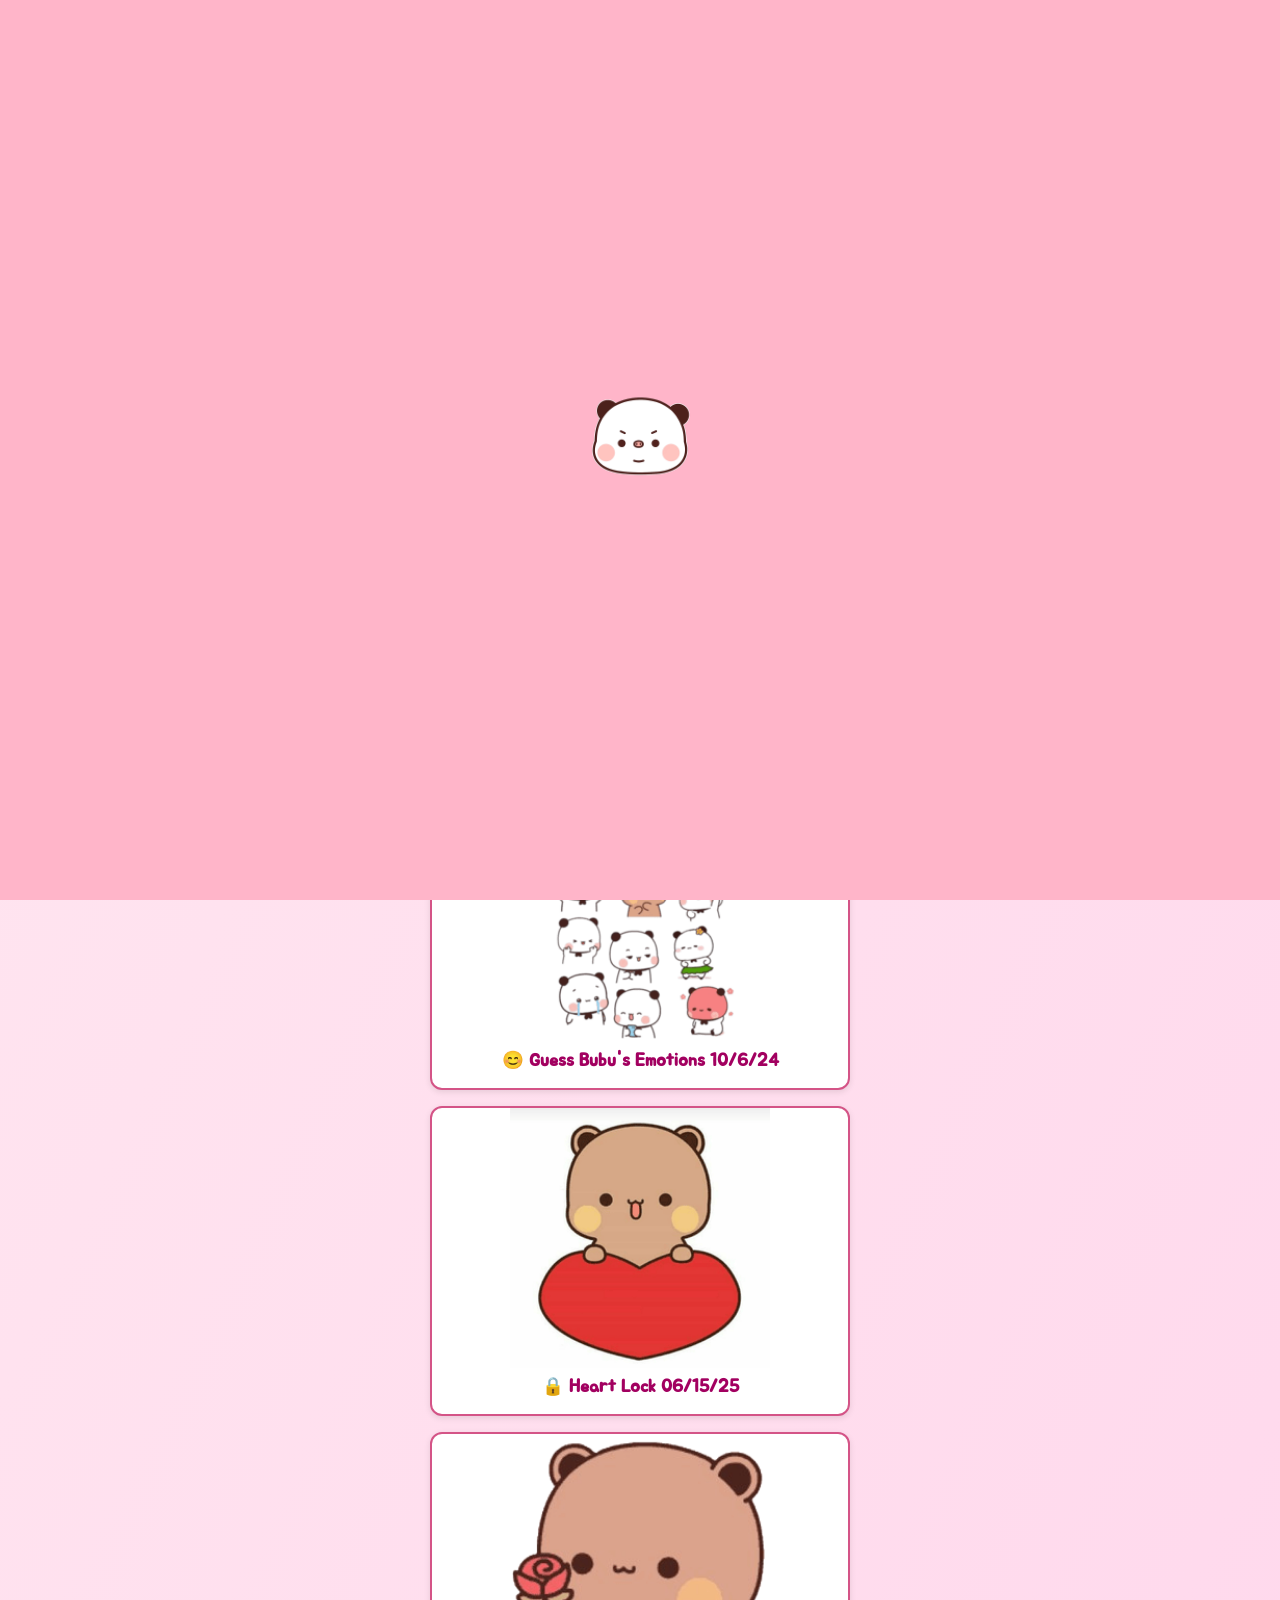
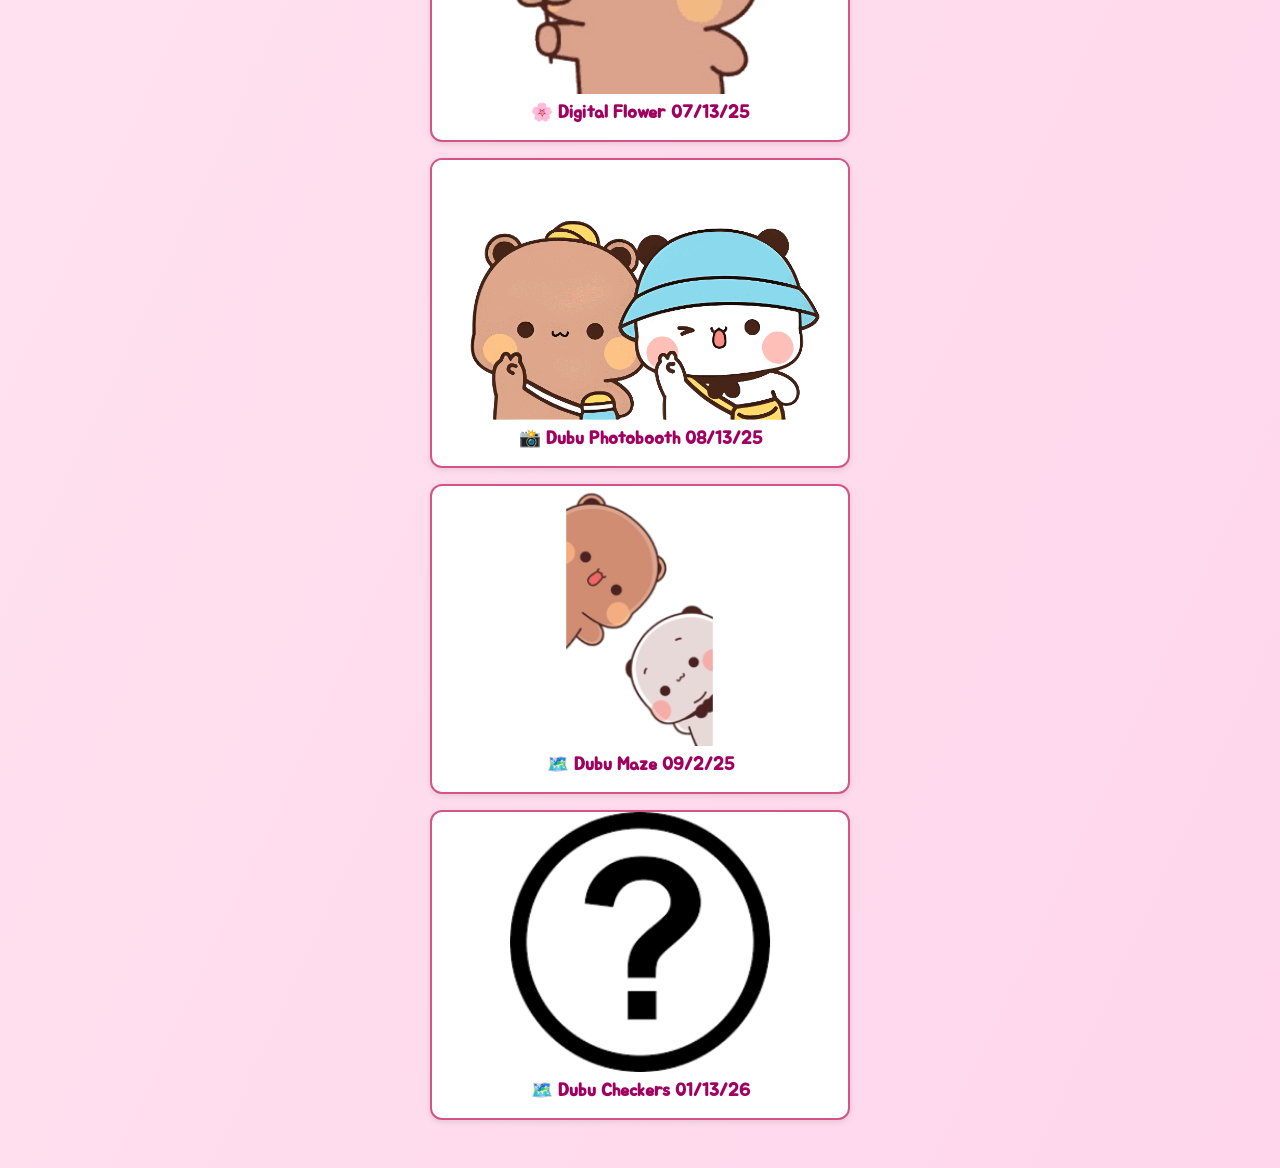
==== index.html @ 64f10116 "initial commit" ====
<!DOCTYPE html>
<html lang="en">
<head>
  <meta charset="UTF-8" />
  <meta name="viewport" content="width=device-width, initial-scale=1.0, maximum-scale=1.0, user-scalable=no" />
  <meta name="theme-color" content="#f78da7">
  <meta name="apple-mobile-web-app-status-bar-style" content="black-translucent">
  <meta name="apple-mobile-web-app-capable" content="yes">
  <title>LalaHub</title>
  <link rel="stylesheet" href="style.css" />
  <link rel="manifest" href="manifest.json" />
  <link rel="icon" sizes="192x192" href="icon-192.png" />
  <link rel="icon" sizes="512x512" href="icon-512.png" />
  <link rel="apple-touch-icon" sizes="180x180" href="icon-180.png" />
  <link href="https://fonts.googleapis.com/css2?family=Jua&display=swap" rel="stylesheet" />
  <link href="https://fonts.googleapis.com/css2?family=Material+Symbols+Outlined" rel="stylesheet" />
</head>
<body oncontextmenu="return false">
  <audio id="bg-music" loop preload="auto">
    <source src="music.mp3" type="audio/mpeg" />
  </audio>
  <span id="force-update" class="material-symbols-outlined update-icon">update</span>
  <h1><span class="material-symbols-outlined">joystick</span>Welcome to LalaHub</h1>
  <div class="game-container">
    <div class="game-card"><a href="Be_My_Valentine/index.html"><img src="Hub_Images/Be_My_Valentine.png" alt="Be My Valentine" /><p>❤️ Be My Valentine 02/11/24</p></a></div>
    <div class="game-card"><a href="Dubu_Memory_Match/index.html"><img src="Hub_Images/Dubu_Memory_Match.png" alt="Dubu Memory Match" /><p>🧠 Dubu Memory Match 09/17/24</p></a></div>
    <div class="game-card"><a href="Guess_Bubus_Emotions/index.html"><img src="Hub_Images/Guess_Bubus_Emotions.png" alt="Guess Bubu's Emotions" /><p>😊 Guess Bubu's Emotions 10/6/24</p></a></div>
    <div class="game-card"><a href="Heart_Lock/index.html"><img src="Hub_Images/Heart_Lock.png" alt="Heart Lock" /><p>🔒 Heart Lock 06/15/25</p></a></div>
    <div class="game-card"><a href="Digital_Flower/index.html"><img src="Hub_Images/Digital_Flower.png" alt="Digital Flower" /><p>🌸 Digital Flower 07/13/25</p></a></div>
    <div class="game-card"><a href="Dubu_Photobooth/index.html"><img src="Hub_Images/Dubu_Photobooth.png" alt="Dubu Photobooth" /><p>📸 Dubu Photobooth 08/13/25</p></a></div>
    <div class="game-card"><a href="Dubu_Maze/index.html"><img src="Hub_Images/Dubu_Maze.png" alt="Dubu Maze" /><p>🗺️ Dubu Maze 09/2/25</p></a></div>
    <div class="game-card"><a href="Dubu_4Anniversary/index.html"><img src="Hub_Images/questionmark.png" alt="Dubu Checkers" /><p>🗺️ Dubu Checkers 01/13/26</p></a></div>
  </div>
  <script src="script.js"></script>
  <script>
    if ('serviceWorker' in navigator) {
      navigator.serviceWorker.register('service-worker.js');
    }
  </script>
</body>
</html>
---- style.css ----
* {
  margin: 0;
  padding: 0;
  box-sizing: border-box;
  -webkit-user-select: none;
  -moz-user-select: none;
  -ms-user-select: none;
  user-select: none;
  touch-action: manipulation;
}
body {
  font-family: 'Jua', sans-serif;
  background: linear-gradient(to bottom right, #ffe6f0, #ffd6ec);
  padding: 1rem;
  overflow-x: hidden;
}
.material-symbols-outlined {
  font-size: 42px !important;
  font-variation-settings: 'FILL' 0, 'wght' 400, 'GRAD' 0, 'opsz' 48;
  vertical-align: middle;
  margin-right: 8px;
  margin-bottom: 8px;
}
h1 {
  margin-bottom: 1rem;
  font-size: 1.5rem;
  color: #a20060;
  text-align: center;
  text-shadow: 1px 1px 2px rgba(255, 105, 180, 0.4);
  animation: popFade 1s ease-out;
}
@keyframes popFade {
  0% {opacity: 0; transform: scale(0.8);}
  100% {opacity: 1; transform: scale(1);}
}
.game-container {
  display: flex;
  flex-direction: column;
  gap: 1rem;
  max-width: 420px;
  margin: 0 auto;
  padding-bottom: 2rem;
}
.game-card {
  background: #fff;
  border: 2px solid #D45487;
  border-radius: 12px;
  box-shadow: 0 2px 6px rgba(0, 0, 0, 0.1);
  overflow: hidden;
  text-align: center;
  transition: transform 0.2s ease;
}
.game-card:hover {
  transform: scale(1.02);
}
.game-card img {
  width: 100%;
  height: auto;
  display: block;
  pointer-events: none;
}
.game-card p {
  margin: 0.5rem 0 1rem;
  font-size: 1.1rem;
  font-weight: bold;
  color: #a20060;
}
a {
  text-decoration: none;
  color: inherit;
  display: block;
}
.game-card {
  opacity: 0;
  transform: translateY(20px);
  animation: fadeInUp 0.6s ease forwards;
}
.game-card:nth-child(1) { animation-delay: 0.1s; }
.game-card:nth-child(2) { animation-delay: 0.2s; }
.game-card:nth-child(3) { animation-delay: 0.3s; }
.game-card:nth-child(4) { animation-delay: 0.4s; }
.game-card:nth-child(5) { animation-delay: 0.5s; }
@keyframes fadeInUp {
  to {opacity: 1; transform: translateY(0);}
}
.update-icon {
  display: block;
  margin-bottom: 1rem;
  font-size: 24px !important;
  color: #a20060;
  cursor: pointer;
  background: #ffe6f0;
  border: 2px solid #a20060;
  border-radius: 50%;
  width: 30px;
  height: 30px;
  line-height: 30px;
  text-align: center;
  box-shadow: 0 2px 4px rgba(0, 0, 0, 0.2);
  transition: background 0.2s, transform 0.2s;
}
.update-icon:hover {
  transform: scale(1.1);
}
.bounce {
  animation: bounceClick 0.3s ease;
}
@keyframes shrinkThenBounceSize {
  0% {transform: scale(1);}
  20% {transform: scale(0.85);}
  40% {transform: scale(0.65);}
  60% {transform: scale(0.5);}
  100% {transform: scale(1);}
}
@keyframes bounceClick {
  0% {transform: scale(1);}
  50% {transform: scale(1.05);}
  100% {transform: scale(1);}
}
#loading-icon {
  width: 120px;
  height: 120px;
}
.bounce {
  animation: bounceClick 1s infinite ease-in-out;
}
.tap-text {
  opacity: 0;
  animation: tapFadeIn 0.8s ease forwards;
  animation-delay: 0s;
}
.tap-text.loop {
  animation: tapFadeLoop 1.2s ease-in-out infinite;
}
@keyframes tapFadeLoop {
  0%, 100% {opacity: 1;}
  50% {opacity: 0.2;}
}
@keyframes tapFadeIn {
  0% {opacity: 0; transform: translateY(10px);}
  100% {opacity: 1; transform: translateY(0);}
}
#loading-screen.exit {
  animation: loaderExitUp 0.6s ease forwards;
}
@keyframes loaderExitUp {
  0% {transform: translateY(0);}
  100% {transform: translateY(-100%);}
}
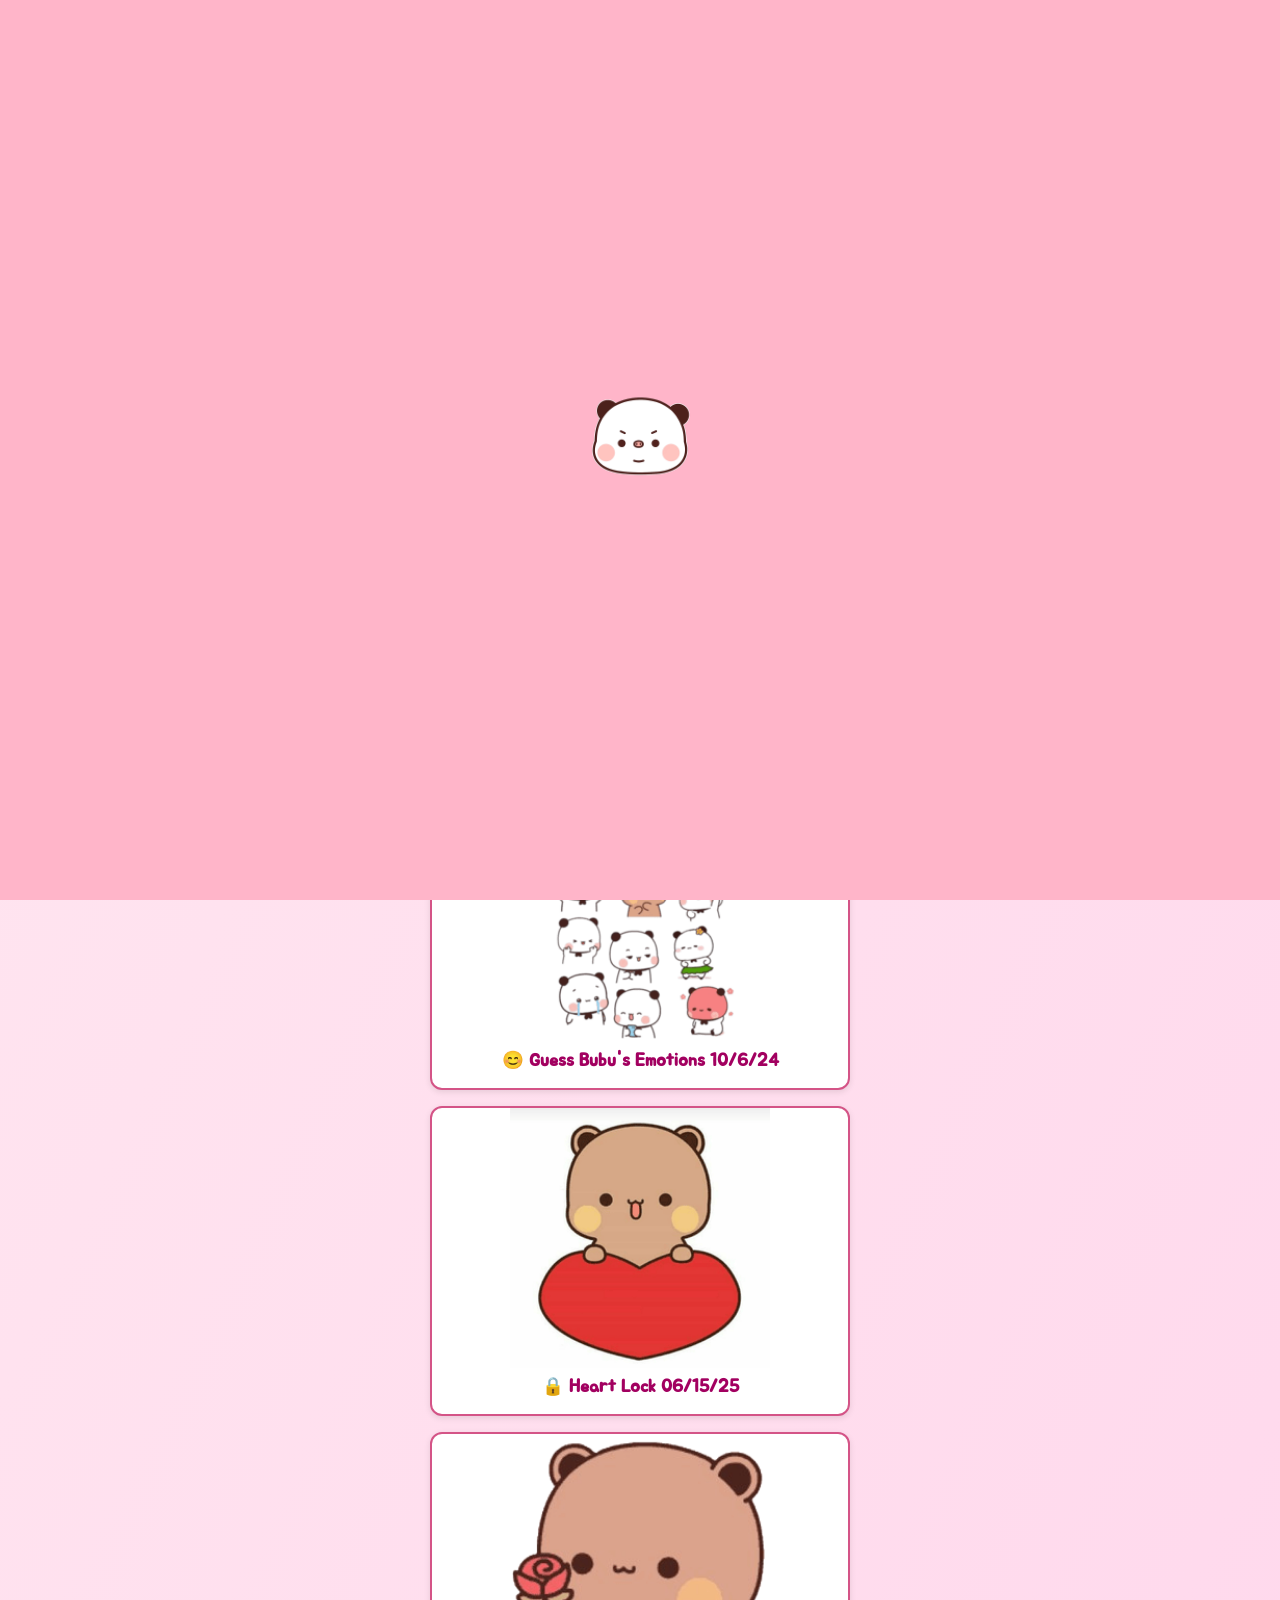
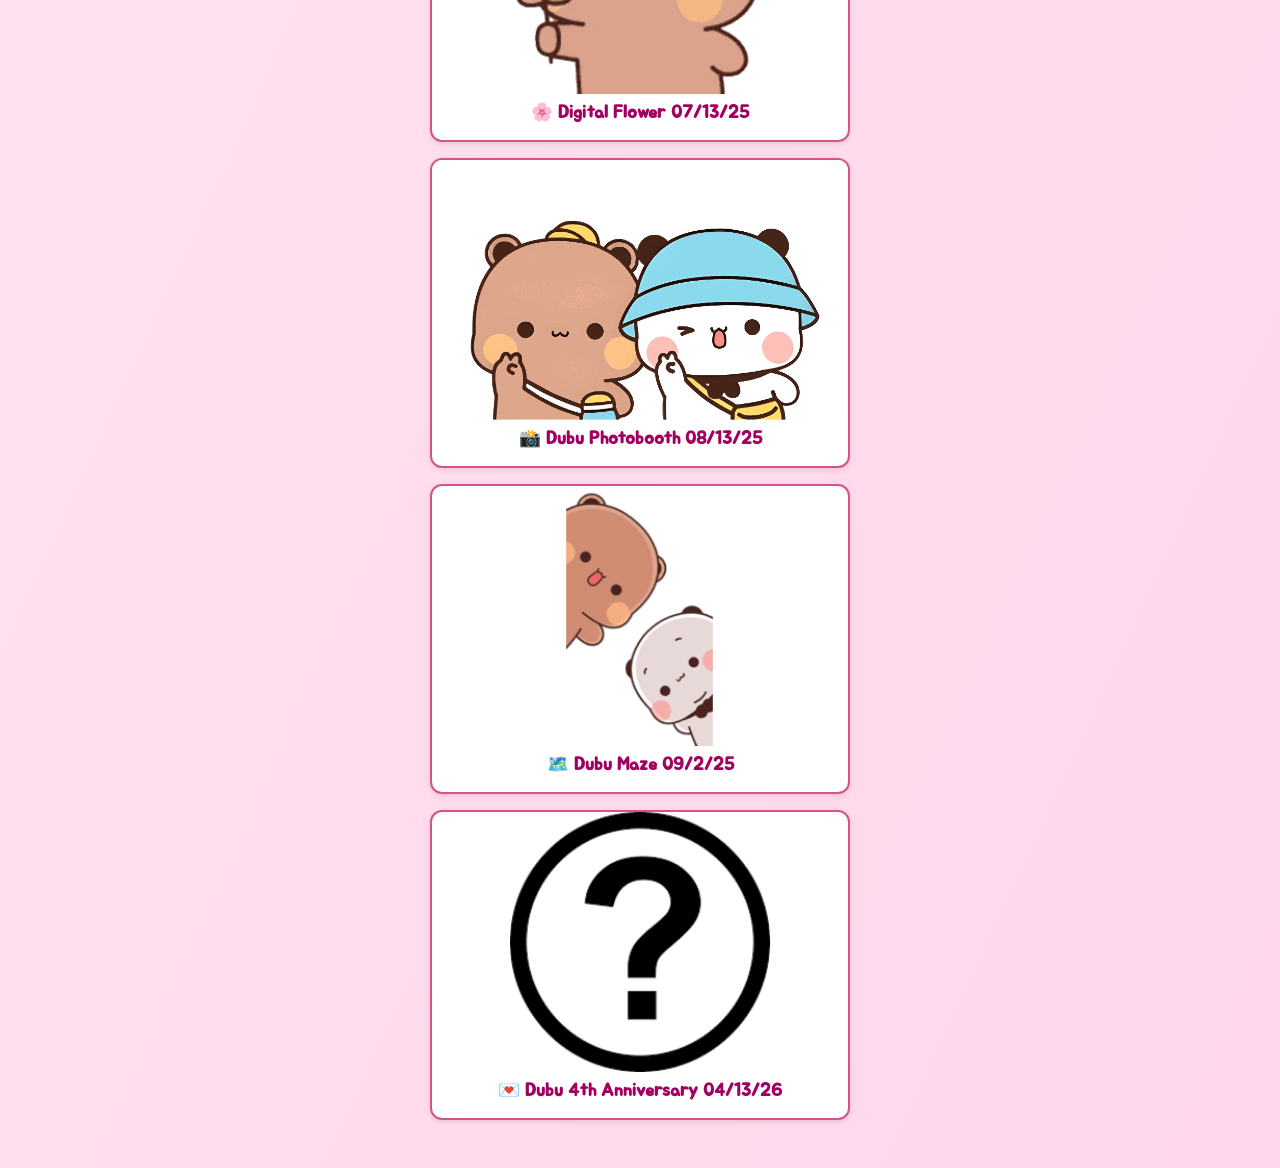
==== commit a2788398: "finished" ====
--- a/index.html
+++ b/index.html
@@ -29,7 +29,7 @@
     <div class="game-card"><a href="Digital_Flower/index.html"><img src="Hub_Images/Digital_Flower.png" alt="Digital Flower" /><p>🌸 Digital Flower 07/13/25</p></a></div>
     <div class="game-card"><a href="Dubu_Photobooth/index.html"><img src="Hub_Images/Dubu_Photobooth.png" alt="Dubu Photobooth" /><p>📸 Dubu Photobooth 08/13/25</p></a></div>
     <div class="game-card"><a href="Dubu_Maze/index.html"><img src="Hub_Images/Dubu_Maze.png" alt="Dubu Maze" /><p>🗺️ Dubu Maze 09/2/25</p></a></div>
-    <div class="game-card"><a href="Dubu_4Anniversary/index.html"><img src="Hub_Images/questionmark.png" alt="Dubu Checkers" /><p>🗺️ Dubu Checkers 01/13/26</p></a></div>
+    <div class="game-card"><a href="Dubu_4Anniversary/index.html"><img src="Hub_Images/questionmark.png" alt="Dubu 4Anniversary" /><p>💌 Dubu 4th Anniversary 04/13/26</p></a></div>
   </div>
   <script src="script.js"></script>
   <script>
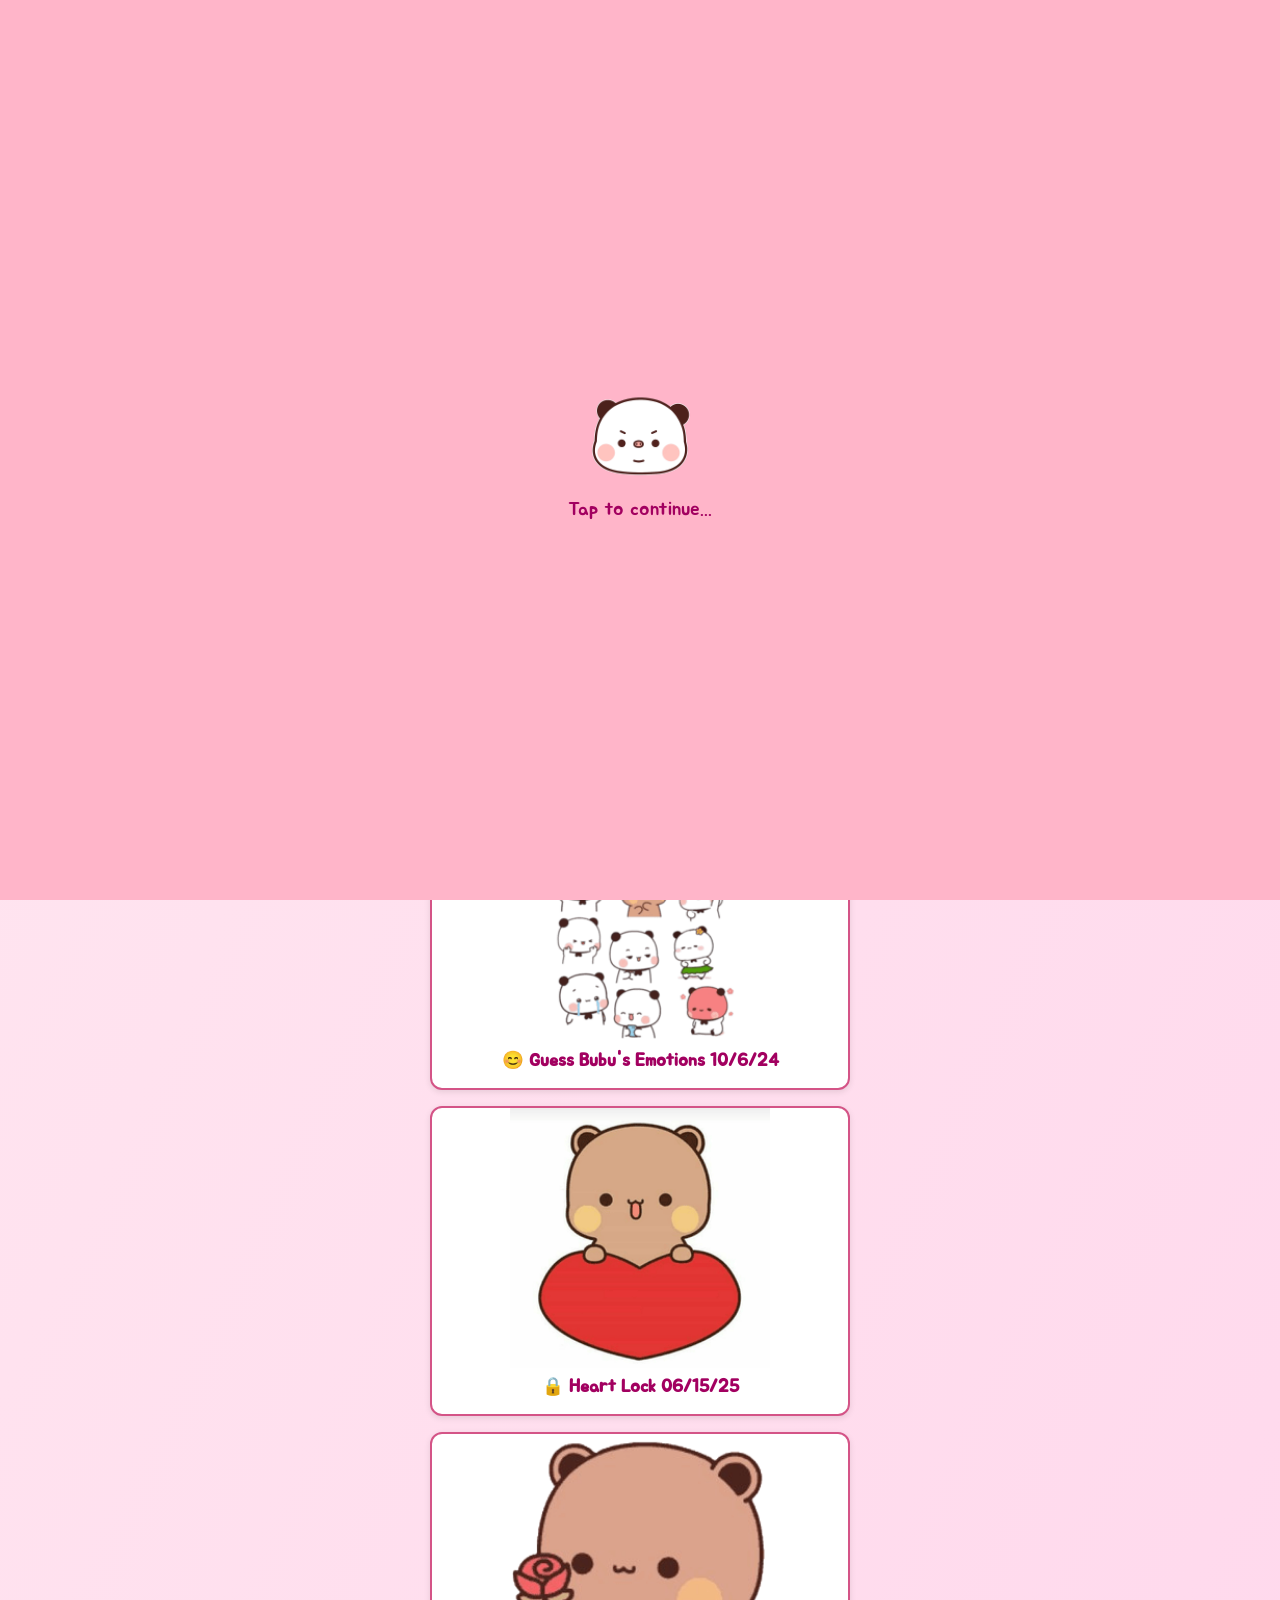
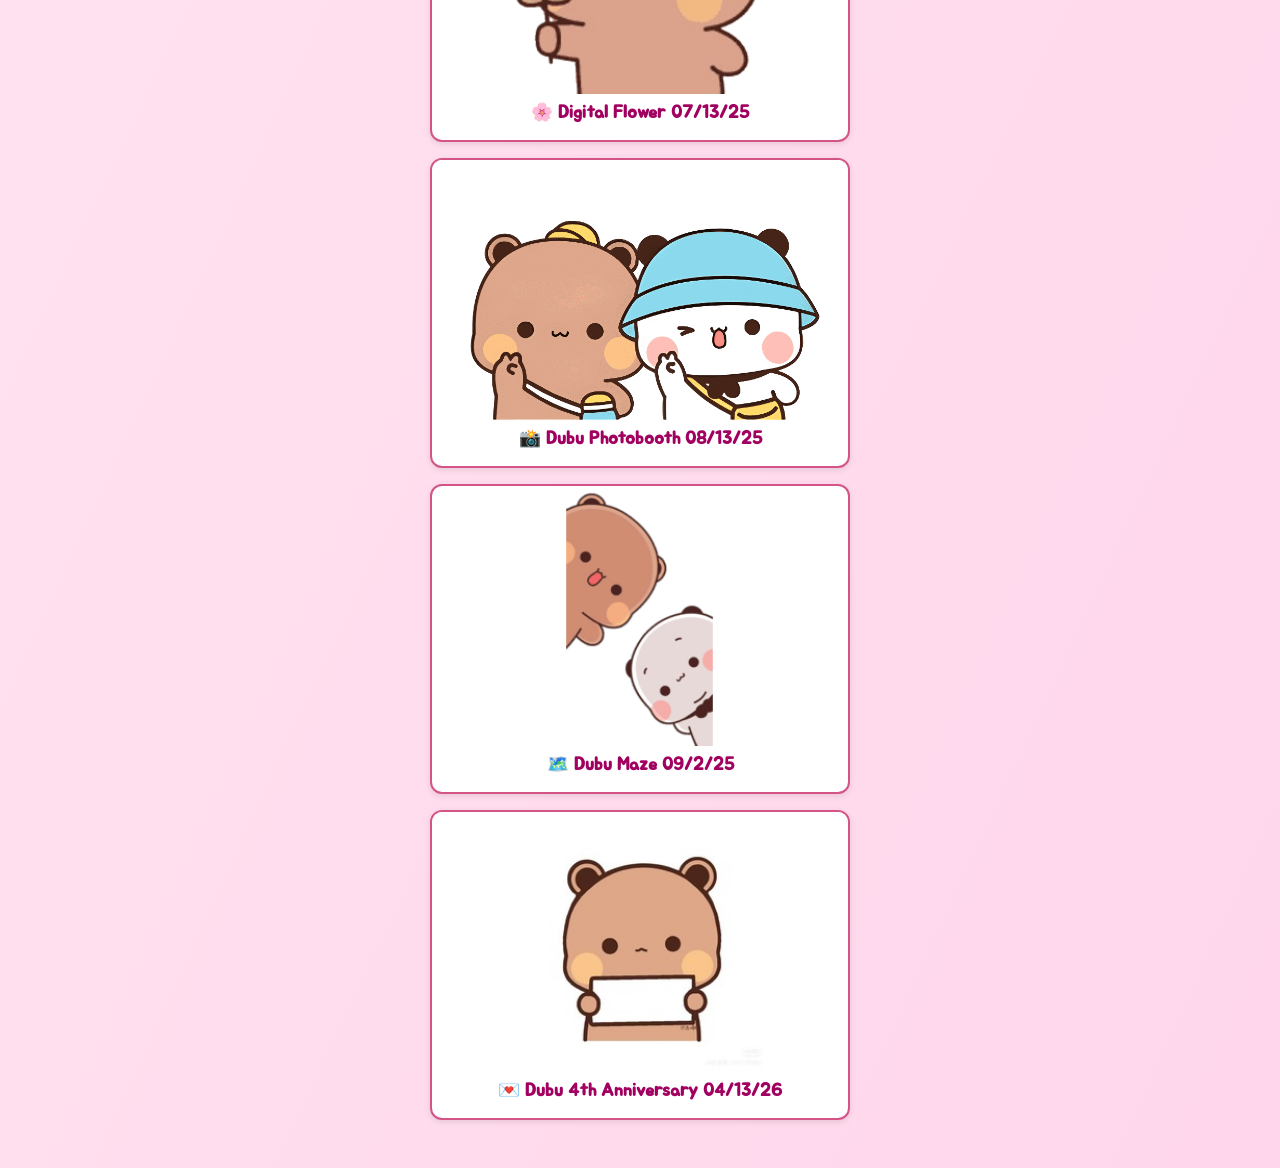
==== commit c7ef2ce1: "sheeshhh" ====
--- a/index.html
+++ b/index.html
@@ -29,7 +29,7 @@
     <div class="game-card"><a href="Digital_Flower/index.html"><img src="Hub_Images/Digital_Flower.png" alt="Digital Flower" /><p>🌸 Digital Flower 07/13/25</p></a></div>
     <div class="game-card"><a href="Dubu_Photobooth/index.html"><img src="Hub_Images/Dubu_Photobooth.png" alt="Dubu Photobooth" /><p>📸 Dubu Photobooth 08/13/25</p></a></div>
     <div class="game-card"><a href="Dubu_Maze/index.html"><img src="Hub_Images/Dubu_Maze.png" alt="Dubu Maze" /><p>🗺️ Dubu Maze 09/2/25</p></a></div>
-    <div class="game-card"><a href="Dubu_4Anniversary/index.html"><img src="Hub_Images/questionmark.png" alt="Dubu 4Anniversary" /><p>💌 Dubu 4th Anniversary 04/13/26</p></a></div>
+    <div class="game-card"><a href="Dubu_4Anniversary/index.html"><img src="Hub_Images/Dubu_4Anniversary.jpg" alt="Dubu 4Anniversary" /><p>💌 Dubu 4th Anniversary 04/13/26</p></a></div>
   </div>
   <script src="script.js"></script>
   <script>
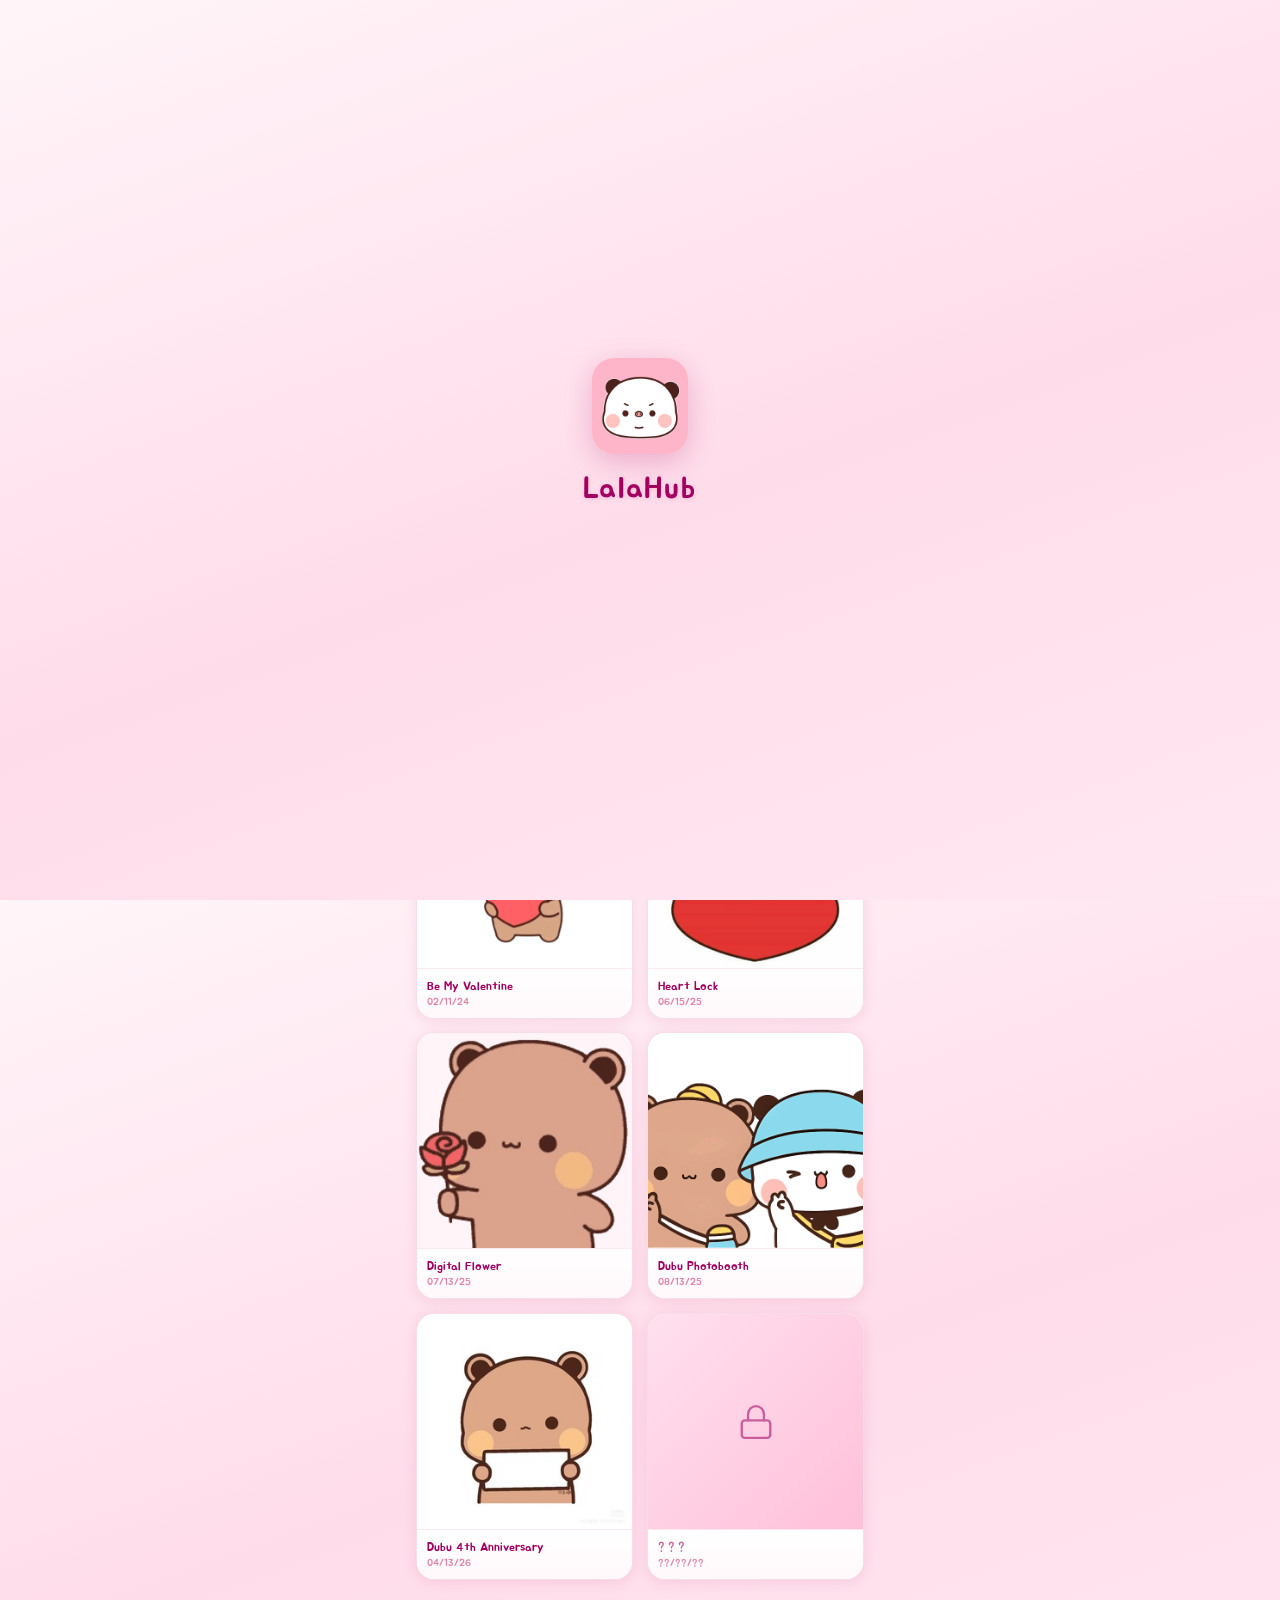
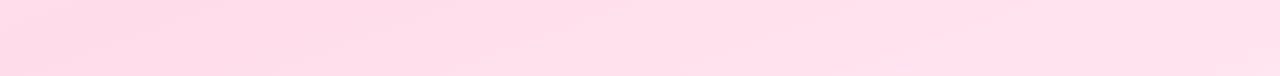
==== commit 57461889: "nyehehe" ====
--- a/index.html
+++ b/index.html
@@ -2,35 +2,181 @@
 <html lang="en">
 <head>
   <meta charset="UTF-8" />
-  <meta name="viewport" content="width=device-width, initial-scale=1.0, maximum-scale=1.0, user-scalable=no" />
+  <meta name="viewport" content="width=device-width, initial-scale=1.0, maximum-scale=1.0, user-scalable=no, viewport-fit=cover" />
   <meta name="theme-color" content="#f78da7">
+  <meta name="apple-mobile-web-app-capable" content="yes">
   <meta name="apple-mobile-web-app-status-bar-style" content="black-translucent">
-  <meta name="apple-mobile-web-app-capable" content="yes">
+  <meta name="apple-mobile-web-app-title" content="LalaHub">
   <title>LalaHub</title>
   <link rel="stylesheet" href="style.css" />
   <link rel="manifest" href="manifest.json" />
   <link rel="icon" sizes="192x192" href="icon-192.png" />
   <link rel="icon" sizes="512x512" href="icon-512.png" />
   <link rel="apple-touch-icon" sizes="180x180" href="icon-180.png" />
-  <link href="https://fonts.googleapis.com/css2?family=Jua&display=swap" rel="stylesheet" />
-  <link href="https://fonts.googleapis.com/css2?family=Material+Symbols+Outlined" rel="stylesheet" />
 </head>
-<body oncontextmenu="return false">
+<body>
   <audio id="bg-music" loop preload="auto">
     <source src="music.mp3" type="audio/mpeg" />
   </audio>
-  <span id="force-update" class="material-symbols-outlined update-icon">update</span>
-  <h1><span class="material-symbols-outlined">joystick</span>Welcome to LalaHub</h1>
-  <div class="game-container">
-    <div class="game-card"><a href="Be_My_Valentine/index.html"><img src="Hub_Images/Be_My_Valentine.png" alt="Be My Valentine" /><p>❤️ Be My Valentine 02/11/24</p></a></div>
-    <div class="game-card"><a href="Dubu_Memory_Match/index.html"><img src="Hub_Images/Dubu_Memory_Match.png" alt="Dubu Memory Match" /><p>🧠 Dubu Memory Match 09/17/24</p></a></div>
-    <div class="game-card"><a href="Guess_Bubus_Emotions/index.html"><img src="Hub_Images/Guess_Bubus_Emotions.png" alt="Guess Bubu's Emotions" /><p>😊 Guess Bubu's Emotions 10/6/24</p></a></div>
-    <div class="game-card"><a href="Heart_Lock/index.html"><img src="Hub_Images/Heart_Lock.png" alt="Heart Lock" /><p>🔒 Heart Lock 06/15/25</p></a></div>
-    <div class="game-card"><a href="Digital_Flower/index.html"><img src="Hub_Images/Digital_Flower.png" alt="Digital Flower" /><p>🌸 Digital Flower 07/13/25</p></a></div>
-    <div class="game-card"><a href="Dubu_Photobooth/index.html"><img src="Hub_Images/Dubu_Photobooth.png" alt="Dubu Photobooth" /><p>📸 Dubu Photobooth 08/13/25</p></a></div>
-    <div class="game-card"><a href="Dubu_Maze/index.html"><img src="Hub_Images/Dubu_Maze.png" alt="Dubu Maze" /><p>🗺️ Dubu Maze 09/2/25</p></a></div>
-    <div class="game-card"><a href="Dubu_4Anniversary/index.html"><img src="Hub_Images/Dubu_4Anniversary.jpg" alt="Dubu 4Anniversary" /><p>💌 Dubu 4th Anniversary 04/13/26</p></a></div>
+
+  <header class="app-header">
+    <div class="header-inner">
+      <img src="icon-192.png" alt="LalaHub" class="header-logo" />
+      <h1 class="header-title">LalaHub</h1>
+      <button id="force-update" class="update-icon" aria-label="Force update">
+        <svg xmlns="http://www.w3.org/2000/svg" width="18" height="18" viewBox="0 0 24 24" fill="none" stroke="currentColor" stroke-width="2" stroke-linecap="round" stroke-linejoin="round">
+          <path d="M21 12a9 9 0 1 1-9-9c2.52 0 4.93 1 6.74 2.74L21 8"/>
+          <path d="M21 3v5h-5"/>
+        </svg>
+      </button>
+    </div>
+  </header>
+
+  <div class="deco-bg" aria-hidden="true">
+    <span class="dh dh1">
+      <svg xmlns="http://www.w3.org/2000/svg" viewBox="0 0 24 24" fill="currentColor"><path d="M12 21.35l-1.45-1.32C5.4 15.36 2 12.28 2 8.5 2 5.42 4.42 3 7.5 3c1.74 0 3.41.81 4.5 2.09C13.09 3.81 14.76 3 16.5 3 19.58 3 22 5.42 22 8.5c0 3.78-3.4 6.86-8.55 11.54L12 21.35z"/></svg>
+    </span>
+    <span class="dh dh2">
+      <svg xmlns="http://www.w3.org/2000/svg" viewBox="0 0 24 24" fill="currentColor"><path d="M19 9l1.25-2.75L23 5l-2.75-1.25L19 1l-1.25 2.75L15 5l2.75 1.25L19 9zm-7.5.5L9 4 6.5 9.5 1 12l5.5 2.5L9 20l2.5-5.5L17 12l-5.5-2.5zM19 15l-1.25 2.75L15 19l2.75 1.25L19 23l1.25-2.75L23 19l-2.75-1.25L19 15z"/></svg>
+    </span>
+    <span class="dh dh3">
+      <svg xmlns="http://www.w3.org/2000/svg" viewBox="0 0 24 24" fill="currentColor"><path d="M12 21.35l-1.45-1.32C5.4 15.36 2 12.28 2 8.5 2 5.42 4.42 3 7.5 3c1.74 0 3.41.81 4.5 2.09C13.09 3.81 14.76 3 16.5 3 19.58 3 22 5.42 22 8.5c0 3.78-3.4 6.86-8.55 11.54L12 21.35z"/></svg>
+    </span>
+    <span class="dh dh4">
+      <svg xmlns="http://www.w3.org/2000/svg" viewBox="0 0 24 24" fill="currentColor"><path d="M12 17.27L18.18 21l-1.64-7.03L22 9.24l-7.19-.61L12 2 9.19 8.63 2 9.24l5.46 4.73L5.82 21z"/></svg>
+    </span>
+    <span class="dh dh5">
+      <svg xmlns="http://www.w3.org/2000/svg" viewBox="0 0 24 24" fill="currentColor"><path d="M12 21.35l-1.45-1.32C5.4 15.36 2 12.28 2 8.5 2 5.42 4.42 3 7.5 3c1.74 0 3.41.81 4.5 2.09C13.09 3.81 14.76 3 16.5 3 19.58 3 22 5.42 22 8.5c0 3.78-3.4 6.86-8.55 11.54L12 21.35z"/></svg>
+    </span>
   </div>
+
+  <main class="content">
+
+    <section class="section">
+      <div class="section-header">
+        <span class="section-icon">
+          <svg xmlns="http://www.w3.org/2000/svg" viewBox="0 0 24 24" fill="currentColor"><path d="M21.58 16.09l-1.09-7.66C20.21 6.46 18.52 5 16.53 5H7.47C5.48 5 3.79 6.46 3.51 8.43l-1.09 7.66C2.2 17.63 3.39 19 4.94 19c.68 0 1.32-.27 1.8-.75L9 16h6l2.25 2.25c.48.48 1.13.75 1.8.75 1.56 0 2.75-1.37 2.53-2.91zM11 11H9v2H8v-2H6v-1h2V8h1v2h2v1zm4 1c-.55 0-1-.45-1-1s.45-1 1-1 1 .45 1 1-.45 1-1 1zm2-3c-.55 0-1-.45-1-1s.45-1 1-1 1 .45 1 1-.45 1-1 1z"/></svg>
+        </span>
+        <span class="section-title">Games</span>
+      </div>
+      <div class="grid">
+        <div class="game-card">
+          <a href="Dubu_Memory_Match/index.html">
+            <div class="card-img-wrap">
+              <img src="Hub_Images/Dubu_Memory_Match.png" alt="Dubu Memory Match" loading="lazy" />
+            </div>
+            <div class="card-info">
+              <p class="card-name">Dubu Memory Match</p>
+              <p class="card-date">09/17/24</p>
+            </div>
+          </a>
+        </div>
+        <div class="game-card">
+          <a href="Guess_Bubus_Emotions/index.html">
+            <div class="card-img-wrap">
+              <img src="Hub_Images/Guess_Bubus_Emotions.png" alt="Guess Bubu's Emotions" loading="lazy" />
+            </div>
+            <div class="card-info">
+              <p class="card-name">Guess Bubu's Emotions</p>
+              <p class="card-date">10/06/24</p>
+            </div>
+          </a>
+        </div>
+        <div class="game-card">
+          <a href="Dubu_Maze/index.html">
+            <div class="card-img-wrap">
+              <img src="Hub_Images/Dubu_Maze.png" alt="Dubu Maze" loading="lazy" />
+            </div>
+            <div class="card-info">
+              <p class="card-name">Dubu Maze</p>
+              <p class="card-date">09/02/25</p>
+            </div>
+          </a>
+        </div>
+      </div>
+    </section>
+
+    <section class="section">
+      <div class="section-header">
+        <span class="section-icon">
+          <svg xmlns="http://www.w3.org/2000/svg" viewBox="0 0 24 24" fill="currentColor"><path d="M19 9l1.25-2.75L23 5l-2.75-1.25L19 1l-1.25 2.75L15 5l2.75 1.25L19 9zm-7.5.5L9 4 6.5 9.5 1 12l5.5 2.5L9 20l2.5-5.5L17 12l-5.5-2.5zM19 15l-1.25 2.75L15 19l2.75 1.25L19 23l1.25-2.75L23 19l-2.75-1.25L19 15z"/></svg>
+        </span>
+        <span class="section-title">Specials</span>
+      </div>
+      <div class="grid">
+        <div class="game-card">
+          <a href="Be_My_Valentine/index.html">
+            <div class="card-img-wrap">
+              <img src="Hub_Images/Be_My_Valentine.png" alt="Be My Valentine" loading="lazy" />
+            </div>
+            <div class="card-info">
+              <p class="card-name">Be My Valentine</p>
+              <p class="card-date">02/11/24</p>
+            </div>
+          </a>
+        </div>
+        <div class="game-card">
+          <a href="Heart_Lock/index.html">
+            <div class="card-img-wrap">
+              <img src="Hub_Images/Heart_Lock.png" alt="Heart Lock" loading="lazy" />
+            </div>
+            <div class="card-info">
+              <p class="card-name">Heart Lock</p>
+              <p class="card-date">06/15/25</p>
+            </div>
+          </a>
+        </div>
+        <div class="game-card">
+          <a href="Digital_Flower/index.html">
+            <div class="card-img-wrap">
+              <img src="Hub_Images/Digital_Flower.png" alt="Digital Flower" loading="lazy" />
+            </div>
+            <div class="card-info">
+              <p class="card-name">Digital Flower</p>
+              <p class="card-date">07/13/25</p>
+            </div>
+          </a>
+        </div>
+        <div class="game-card">
+          <a href="Dubu_Photobooth/index.html">
+            <div class="card-img-wrap">
+              <img src="Hub_Images/Dubu_Photobooth.png" alt="Dubu Photobooth" loading="lazy" />
+            </div>
+            <div class="card-info">
+              <p class="card-name">Dubu Photobooth</p>
+              <p class="card-date">08/13/25</p>
+            </div>
+          </a>
+        </div>
+        <div class="game-card">
+          <a href="Dubu_4Anniversary/index.html">
+            <div class="card-img-wrap">
+              <img src="Hub_Images/Dubu_4Anniversary.jpg" alt="Dubu 4th Anniversary" loading="lazy" />
+            </div>
+            <div class="card-info">
+              <p class="card-name">Dubu 4th Anniversary</p>
+              <p class="card-date">04/13/26</p>
+            </div>
+          </a>
+        </div>
+        <div class="game-card game-card--secret" id="secret-card">
+          <a href="secret/index.html">
+            <div class="card-img-wrap card-img-wrap--locked">
+              <span class="lock-icon">
+                <svg xmlns="http://www.w3.org/2000/svg" viewBox="0 0 24 24" fill="none" stroke="currentColor" stroke-width="1.5" stroke-linecap="round" stroke-linejoin="round"><rect x="3" y="11" width="18" height="11" rx="2"/><path d="M7 11V7a5 5 0 0 1 10 0v4"/></svg>
+              </span>
+            </div>
+            <div class="card-info">
+              <p class="card-name card-name--secret">???</p>
+              <p class="card-date">??/??/??</p>
+            </div>
+          </a>
+        </div>
+      </div>
+    </section>
+
+  </main>
+
   <script src="script.js"></script>
   <script>
     if ('serviceWorker' in navigator) {
--- a/style.css
+++ b/style.css
@@ -1,149 +1,399 @@
-* {
+/* ── Self-hosted Jua ──────────────────────────────────────────────
+   Download from: https://fonts.google.com/specimen/Jua
+   Place files at: fonts/Jua-Regular.woff2  and  fonts/Jua-Regular.ttf
+   ──────────────────────────────────────────────────────────────── */
+@font-face {
+  font-family: 'Jua';
+  src: url('fonts/Jua-Regular.woff2') format('woff2'),
+       url('fonts/Jua-Regular.ttf')   format('truetype');
+  font-weight: 400;
+  font-style: normal;
+  font-display: swap;
+}
+
+:root {
+  --pink-lightest: #fff5f9;
+  --pink-light:    #ffe0ee;
+  --pink-mid:      #ffc0d9;
+  --pink-strong:   #f78da7;
+  --pink-deep:     #d45487;
+  --pink-dark:     #a20060;
+  --white:         #ffffff;
+  --shadow-card:   0 2px 14px rgba(162, 0, 96, 0.10);
+  --shadow-header: 0 1px 12px rgba(162, 0, 96, 0.08);
+  --radius-card:   18px;
+  --radius-pill:   999px;
+  --safe-top:      env(safe-area-inset-top, 0px);
+  --safe-bottom:   env(safe-area-inset-bottom, 0px);
+  --safe-left:     env(safe-area-inset-left, 0px);
+  --safe-right:    env(safe-area-inset-right, 0px);
+}
+
+/* ── Reset ── */
+*, *::before, *::after {
   margin: 0;
   padding: 0;
   box-sizing: border-box;
   -webkit-user-select: none;
-  -moz-user-select: none;
-  -ms-user-select: none;
   user-select: none;
+  -webkit-tap-highlight-color: transparent;
   touch-action: manipulation;
 }
+
+html {
+  height: 100%;
+  height: -webkit-fill-available;
+}
+
 body {
   font-family: 'Jua', sans-serif;
-  background: linear-gradient(to bottom right, #ffe6f0, #ffd6ec);
-  padding: 1rem;
+  background: linear-gradient(160deg, #fff5f9 0%, #ffdcea 55%, #ffe8f2 100%);
+  min-height: 100vh;
+  min-height: -webkit-fill-available;
   overflow-x: hidden;
-}
-.material-symbols-outlined {
-  font-size: 42px !important;
-  font-variation-settings: 'FILL' 0, 'wght' 400, 'GRAD' 0, 'opsz' 48;
-  vertical-align: middle;
-  margin-right: 8px;
-  margin-bottom: 8px;
-}
-h1 {
-  margin-bottom: 1rem;
-  font-size: 1.5rem;
-  color: #a20060;
-  text-align: center;
-  text-shadow: 1px 1px 2px rgba(255, 105, 180, 0.4);
-  animation: popFade 1s ease-out;
-}
+  /* Prevents iOS pull-to-refresh & rubber-band scroll in PWA */
+  overscroll-behavior: none;
+  padding-top: var(--safe-top);
+  padding-bottom: var(--safe-bottom);
+  padding-left: var(--safe-left);
+  padding-right: var(--safe-right);
+}
+
+/* ── Header ── */
+.app-header {
+  position: sticky;
+  top: 0;
+  z-index: 100;
+  background: rgba(255, 245, 249, 0.82);
+  backdrop-filter: blur(14px);
+  -webkit-backdrop-filter: blur(14px);
+  border-bottom: 1px solid rgba(212, 84, 135, 0.14);
+  box-shadow: var(--shadow-header);
+  padding: 0.7rem 1rem;
+}
+
+.header-inner {
+  max-width: 480px;
+  margin: 0 auto;
+  display: flex;
+  align-items: center;
+  gap: 0.65rem;
+}
+
+.header-logo {
+  width: 34px;
+  height: 34px;
+  border-radius: 10px;
+  object-fit: cover;
+  flex-shrink: 0;
+  box-shadow: 0 2px 8px rgba(162, 0, 96, 0.18);
+  animation: popFade 0.5s ease-out both;
+}
+
+.header-title {
+  flex: 1;
+  font-size: 1.25rem;
+  color: var(--pink-dark);
+  text-shadow: 0 1px 3px rgba(255, 105, 180, 0.25);
+  animation: popFade 0.55s ease-out both;
+}
+
 @keyframes popFade {
-  0% {opacity: 0; transform: scale(0.8);}
-  100% {opacity: 1; transform: scale(1);}
-}
-.game-container {
+  from { opacity: 0; transform: scale(0.8); }
+  to   { opacity: 1; transform: scale(1);   }
+}
+
+/* ── Force update button ── */
+.update-icon {
+  cursor: pointer;
+  color: var(--pink-dark);
+  background: var(--pink-light);
+  border: 1.5px solid var(--pink-deep);
+  border-radius: 50%;
+  width: 34px;
+  height: 34px;
+  display: flex;
+  align-items: center;
+  justify-content: center;
+  flex-shrink: 0;
+  padding: 0;
+  transition: transform 0.15s ease, background 0.15s ease;
+}
+
+.update-icon:active,
+.update-icon.spinning {
+  transform: scale(0.88);
+  background: var(--pink-mid);
+}
+
+.update-icon.spinning {
+  animation: spinOnce 0.45s ease-in-out;
+}
+
+@keyframes spinOnce {
+  from { transform: rotate(0deg)   scale(0.88); }
+  to   { transform: rotate(360deg) scale(1);    }
+}
+
+/* ── Decorative background icons ── */
+.deco-bg {
+  position: fixed;
+  inset: 0;
+  pointer-events: none;
+  overflow: hidden;
+  z-index: 0;
+}
+
+.dh {
+  position: absolute;
+  color: rgba(212, 84, 135, 0.10);
+  animation: floatDeco linear infinite;
+  bottom: -60px;
+  display: flex;
+  will-change: transform, opacity;
+}
+
+.dh svg {
+  width: 1em;
+  height: 1em;
+}
+
+.dh1 { font-size: 30px; left: 4%;  animation-duration: 9s;  animation-delay: 0s;   }
+.dh2 { font-size: 22px; left: 22%; animation-duration: 12s; animation-delay: 3s;   }
+.dh3 { font-size: 26px; left: 55%; animation-duration: 10s; animation-delay: 1.5s; }
+.dh4 { font-size: 18px; left: 75%; animation-duration: 13s; animation-delay: 5s;   }
+.dh5 { font-size: 20px; left: 90%; animation-duration: 8s;  animation-delay: 2.5s; }
+
+@keyframes floatDeco {
+  0%   { transform: translateY(0)      rotate(0deg);  opacity: 0;   }
+  8%   { opacity: 1; }
+  92%  { opacity: 0.7; }
+  100% { transform: translateY(-110vh) rotate(25deg); opacity: 0;   }
+}
+
+/* ── Main content ── */
+.content {
+  position: relative;
+  z-index: 1;
+  max-width: 480px;
+  margin: 0 auto;
+  padding: 1.25rem 1rem 4rem;
+}
+
+/* ── Section ── */
+.section {
+  margin-bottom: 2rem;
+}
+
+.section-header {
+  display: flex;
+  align-items: center;
+  gap: 0.45rem;
+  margin-bottom: 0.9rem;
+  padding: 0.4rem 1rem 0.4rem 0.8rem;
+  background: linear-gradient(90deg, var(--pink-light) 0%, transparent 100%);
+  border-left: 3px solid var(--pink-deep);
+  border-radius: 0 var(--radius-pill) var(--radius-pill) 0;
+}
+
+.section-icon {
+  width: 20px;
+  height: 20px;
+  color: var(--pink-dark);
+  display: flex;
+  flex-shrink: 0;
+}
+
+.section-icon svg {
+  width: 100%;
+  height: 100%;
+}
+
+.section-title {
+  font-size: 0.95rem;
+  color: var(--pink-dark);
+  letter-spacing: 0.04em;
+}
+
+/* ── Grid ── */
+.grid {
+  display: grid;
+  grid-template-columns: repeat(2, 1fr);
+  gap: 0.85rem;
+}
+
+/* ── Cards ── */
+.game-card {
+  background: var(--white);
+  border: 1.5px solid rgba(212, 84, 135, 0.2);
+  border-radius: var(--radius-card);
+  box-shadow: var(--shadow-card);
+  overflow: hidden;
+  opacity: 0;
+  transform: translateY(18px);
+  animation: cardIn 0.45s ease forwards;
+  transition: transform 0.12s ease, box-shadow 0.12s ease;
+  will-change: transform, opacity;
+}
+
+.game-card:active {
+  transform: scale(0.95) translateY(0) !important;
+  box-shadow: 0 1px 6px rgba(162, 0, 96, 0.08);
+}
+
+/* Stagger — Games section */
+.section:nth-child(1) .game-card:nth-child(1) { animation-delay: 0.08s; }
+.section:nth-child(1) .game-card:nth-child(2) { animation-delay: 0.16s; }
+.section:nth-child(1) .game-card:nth-child(3) { animation-delay: 0.24s; }
+
+/* Stagger — Specials section */
+.section:nth-child(2) .game-card:nth-child(1) { animation-delay: 0.30s; }
+.section:nth-child(2) .game-card:nth-child(2) { animation-delay: 0.37s; }
+.section:nth-child(2) .game-card:nth-child(3) { animation-delay: 0.44s; }
+.section:nth-child(2) .game-card:nth-child(4) { animation-delay: 0.51s; }
+.section:nth-child(2) .game-card:nth-child(5) { animation-delay: 0.58s; }
+.section:nth-child(2) .game-card:nth-child(6) { animation-delay: 0.65s; }
+.section:nth-child(2) .game-card:nth-child(7) { animation-delay: 0.72s; }
+
+@keyframes cardIn {
+  to { opacity: 1; transform: translateY(0); }
+}
+
+.game-card a {
+  text-decoration: none;
+  color: inherit;
   display: flex;
   flex-direction: column;
-  gap: 1rem;
-  max-width: 420px;
-  margin: 0 auto;
-  padding-bottom: 2rem;
-}
-.game-card {
-  background: #fff;
-  border: 2px solid #D45487;
-  border-radius: 12px;
-  box-shadow: 0 2px 6px rgba(0, 0, 0, 0.1);
+  height: 100%;
+}
+
+/* ── Card image ── */
+.card-img-wrap {
+  aspect-ratio: 1 / 1;
   overflow: hidden;
-  text-align: center;
-  transition: transform 0.2s ease;
-}
-.game-card:hover {
-  transform: scale(1.02);
-}
-.game-card img {
+  background: var(--pink-lightest);
+  position: relative;
+}
+
+.card-img-wrap img {
   width: 100%;
-  height: auto;
+  height: 100%;
+  object-fit: cover;
   display: block;
   pointer-events: none;
-}
-.game-card p {
-  margin: 0.5rem 0 1rem;
-  font-size: 1.1rem;
-  font-weight: bold;
-  color: #a20060;
-}
-a {
-  text-decoration: none;
-  color: inherit;
-  display: block;
-}
-.game-card {
+  transition: transform 0.3s ease;
+}
+
+.game-card:active .card-img-wrap img {
+  transform: scale(1.03);
+}
+
+/* ── Card text ── */
+.card-info {
+  padding: 0.55rem 0.65rem 0.65rem;
+  border-top: 1px solid rgba(212, 84, 135, 0.1);
+  background: linear-gradient(180deg, #ffffff 0%, #fff8fb 100%);
+}
+
+.card-name {
+  font-size: 0.75rem;
+  color: var(--pink-dark);
+  line-height: 1.35;
+  margin-bottom: 0.1rem;
+  display: -webkit-box;
+  -webkit-box-orient: vertical;
+  -webkit-line-clamp: 2;
+  overflow: hidden;
+}
+
+.card-date {
+  font-size: 0.62rem;
+  color: var(--pink-deep);
+  opacity: 0.7;
+}
+
+/* ── Secret / locked card ── */
+.game-card--secret .card-img-wrap--locked {
+  display: flex;
+  align-items: center;
+  justify-content: center;
+  background: linear-gradient(135deg, var(--pink-light) 0%, var(--pink-mid) 100%);
+}
+
+.lock-icon {
+  width: 38px;
+  height: 38px;
+  color: var(--pink-dark);
+  opacity: 0.55;
+  display: flex;
+  animation: lockPulse 2.5s ease-in-out infinite;
+  will-change: transform, opacity;
+}
+
+.lock-icon svg {
+  width: 100%;
+  height: 100%;
+}
+
+@keyframes lockPulse {
+  0%, 100% { opacity: 0.55; transform: scale(1);    }
+  50%       { opacity: 0.8;  transform: scale(1.08); }
+}
+
+.card-name--secret {
+  letter-spacing: 0.25em;
+  opacity: 0.6;
+}
+
+/* ── Loading screen (JS-injected) ── */
+.tap-text {
+  font-family: 'Jua', sans-serif;
+  visibility: hidden;
   opacity: 0;
-  transform: translateY(20px);
-  animation: fadeInUp 0.6s ease forwards;
-}
-.game-card:nth-child(1) { animation-delay: 0.1s; }
-.game-card:nth-child(2) { animation-delay: 0.2s; }
-.game-card:nth-child(3) { animation-delay: 0.3s; }
-.game-card:nth-child(4) { animation-delay: 0.4s; }
-.game-card:nth-child(5) { animation-delay: 0.5s; }
-@keyframes fadeInUp {
-  to {opacity: 1; transform: translateY(0);}
-}
-.update-icon {
-  display: block;
-  margin-bottom: 1rem;
-  font-size: 24px !important;
-  color: #a20060;
-  cursor: pointer;
-  background: #ffe6f0;
-  border: 2px solid #a20060;
-  border-radius: 50%;
-  width: 30px;
-  height: 30px;
-  line-height: 30px;
-  text-align: center;
-  box-shadow: 0 2px 4px rgba(0, 0, 0, 0.2);
-  transition: background 0.2s, transform 0.2s;
-}
-.update-icon:hover {
-  transform: scale(1.1);
-}
+}
+
+.tap-text.show {
+  animation: tapFadeIn 0.7s ease forwards;
+}
+
+.tap-text.loop {
+  animation: tapFadeLoop 1.3s ease-in-out infinite;
+}
+
+@keyframes tapFadeIn {
+  from { opacity: 0; transform: translateY(8px); }
+  to   { opacity: 1; transform: translateY(0);   }
+}
+
+@keyframes tapFadeLoop {
+  0%, 100% { opacity: 1;   }
+  50%       { opacity: 0.2; }
+}
+
+#loading-screen.exit {
+  animation: loaderExit 0.55s cubic-bezier(0.4, 0, 0.2, 1) forwards;
+  will-change: transform, opacity;
+}
+
+@keyframes loaderExit {
+  from { transform: translateY(0);     opacity: 1; }
+  to   { transform: translateY(-100%); opacity: 0; }
+}
+
+@keyframes shrinkThenBounceSize {
+  0%   { transform: scale(1);    }
+  25%  { transform: scale(0.8);  }
+  50%  { transform: scale(0.55); }
+  75%  { transform: scale(0.75); }
+  100% { transform: scale(1);    }
+}
+
+@keyframes iconBounce {
+  0%, 100% { transform: translateY(0);    }
+  50%       { transform: translateY(-9px); }
+}
+
 .bounce {
-  animation: bounceClick 0.3s ease;
-}
-@keyframes shrinkThenBounceSize {
-  0% {transform: scale(1);}
-  20% {transform: scale(0.85);}
-  40% {transform: scale(0.65);}
-  60% {transform: scale(0.5);}
-  100% {transform: scale(1);}
-}
-@keyframes bounceClick {
-  0% {transform: scale(1);}
-  50% {transform: scale(1.05);}
-  100% {transform: scale(1);}
-}
-#loading-icon {
-  width: 120px;
-  height: 120px;
-}
-.bounce {
-  animation: bounceClick 1s infinite ease-in-out;
-}
-.tap-text {
-  opacity: 0;
-  animation: tapFadeIn 0.8s ease forwards;
-  animation-delay: 0s;
-}
-.tap-text.loop {
-  animation: tapFadeLoop 1.2s ease-in-out infinite;
-}
-@keyframes tapFadeLoop {
-  0%, 100% {opacity: 1;}
-  50% {opacity: 0.2;}
-}
-@keyframes tapFadeIn {
-  0% {opacity: 0; transform: translateY(10px);}
-  100% {opacity: 1; transform: translateY(0);}
-}
-#loading-screen.exit {
-  animation: loaderExitUp 0.6s ease forwards;
-}
-@keyframes loaderExitUp {
-  0% {transform: translateY(0);}
-  100% {transform: translateY(-100%);}
+  animation: iconBounce 1s ease-in-out infinite;
+  will-change: transform;
 }
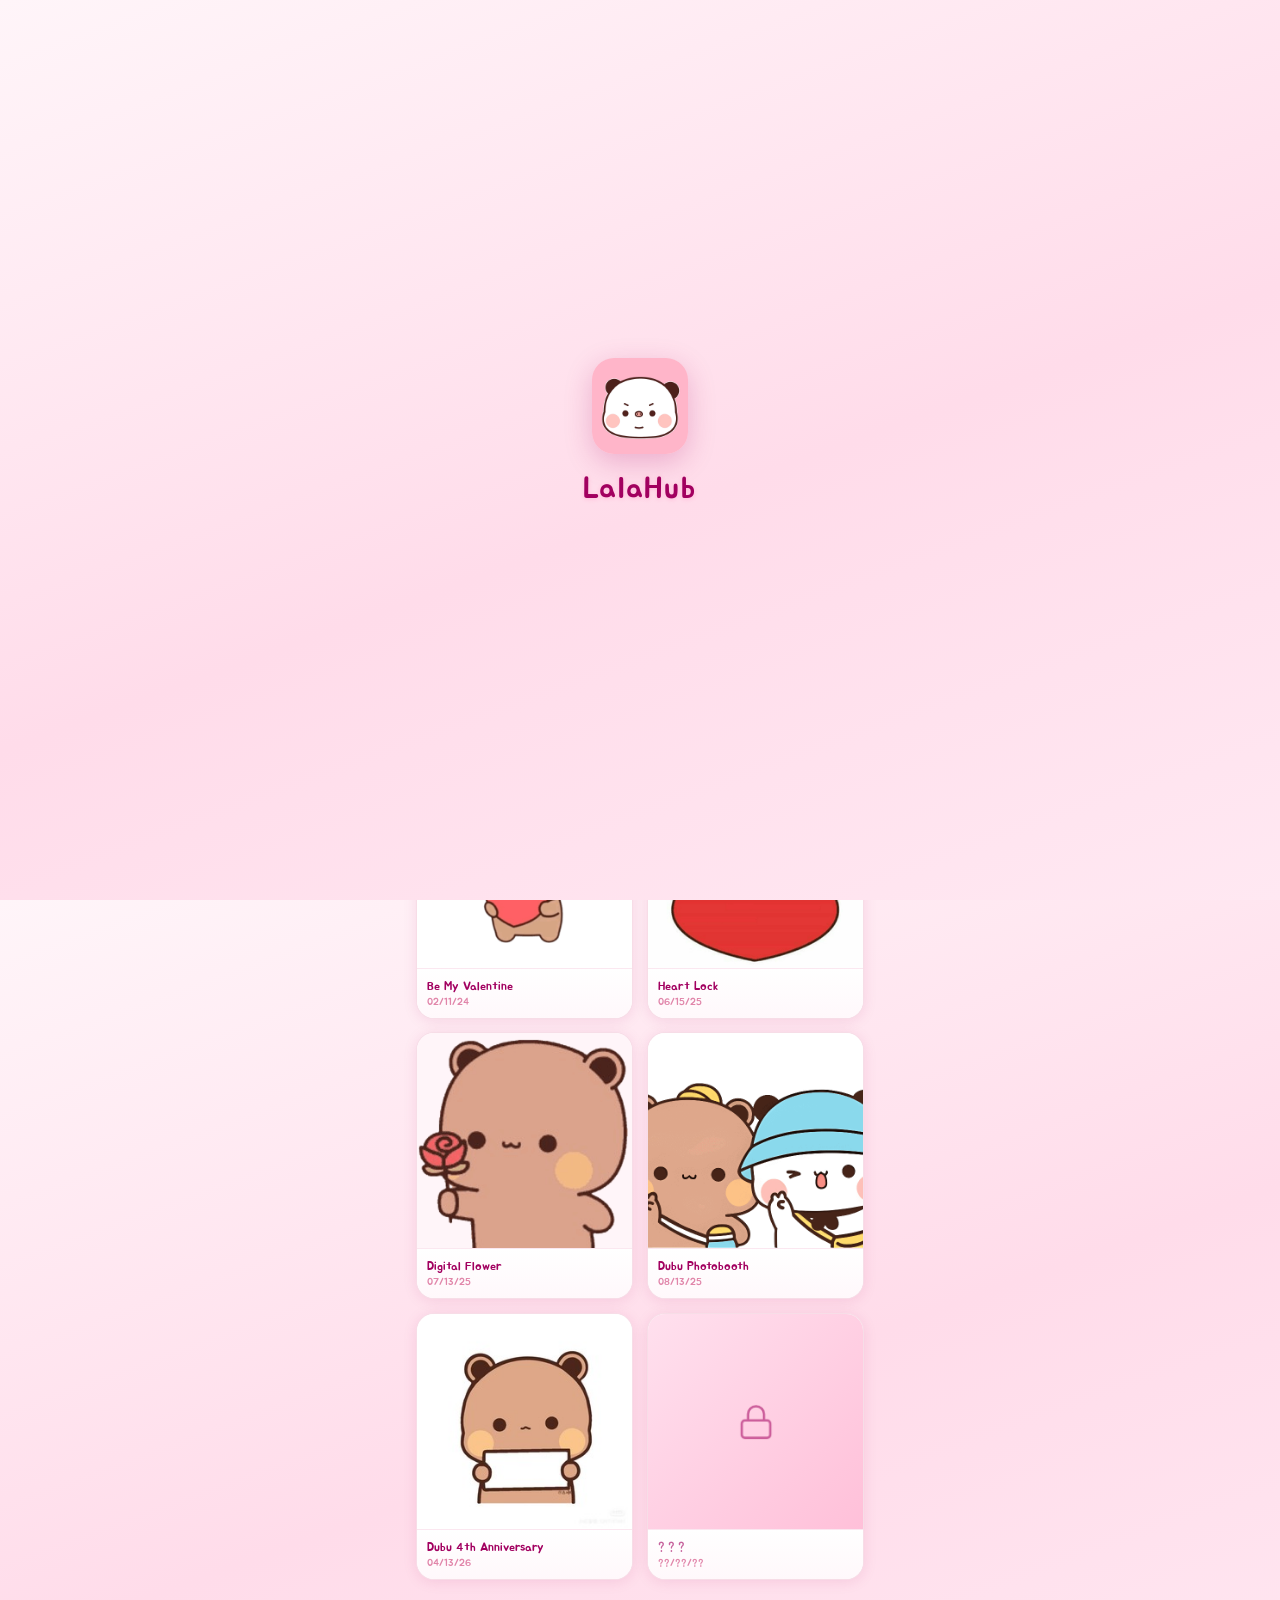
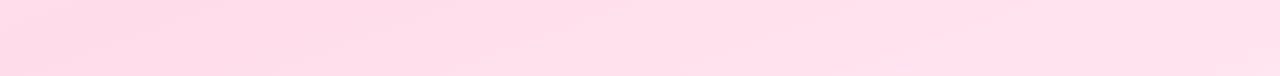
==== commit 43e539f8: "." ====
--- a/index.html
+++ b/index.html
@@ -1,12 +1,15 @@
 <!DOCTYPE html>
 <html lang="en">
+
 <head>
   <meta charset="UTF-8" />
-  <meta name="viewport" content="width=device-width, initial-scale=1.0, maximum-scale=1.0, user-scalable=no, viewport-fit=cover" />
+  <meta name="viewport"
+    content="width=device-width, initial-scale=1.0, maximum-scale=1.0, user-scalable=no, viewport-fit=cover" />
   <meta name="theme-color" content="#f78da7">
   <meta name="apple-mobile-web-app-capable" content="yes">
   <meta name="apple-mobile-web-app-status-bar-style" content="black-translucent">
   <meta name="apple-mobile-web-app-title" content="LalaHub">
+  <link rel="preload" href="fonts/Jua-Regular.woff2" as="font" type="font/woff2" crossorigin>
   <title>LalaHub</title>
   <link rel="stylesheet" href="style.css" />
   <link rel="manifest" href="manifest.json" />
@@ -14,6 +17,7 @@
   <link rel="icon" sizes="512x512" href="icon-512.png" />
   <link rel="apple-touch-icon" sizes="180x180" href="icon-180.png" />
 </head>
+
 <body>
   <audio id="bg-music" loop preload="auto">
     <source src="music.mp3" type="audio/mpeg" />
@@ -24,9 +28,10 @@
       <img src="icon-192.png" alt="LalaHub" class="header-logo" />
       <h1 class="header-title">LalaHub</h1>
       <button id="force-update" class="update-icon" aria-label="Force update">
-        <svg xmlns="http://www.w3.org/2000/svg" width="18" height="18" viewBox="0 0 24 24" fill="none" stroke="currentColor" stroke-width="2" stroke-linecap="round" stroke-linejoin="round">
-          <path d="M21 12a9 9 0 1 1-9-9c2.52 0 4.93 1 6.74 2.74L21 8"/>
-          <path d="M21 3v5h-5"/>
+        <svg xmlns="http://www.w3.org/2000/svg" width="18" height="18" viewBox="0 0 24 24" fill="none"
+          stroke="currentColor" stroke-width="2" stroke-linecap="round" stroke-linejoin="round">
+          <path d="M21 12a9 9 0 1 1-9-9c2.52 0 4.93 1 6.74 2.74L21 8" />
+          <path d="M21 3v5h-5" />
         </svg>
       </button>
     </div>
@@ -34,19 +39,33 @@
 
   <div class="deco-bg" aria-hidden="true">
     <span class="dh dh1">
-      <svg xmlns="http://www.w3.org/2000/svg" viewBox="0 0 24 24" fill="currentColor"><path d="M12 21.35l-1.45-1.32C5.4 15.36 2 12.28 2 8.5 2 5.42 4.42 3 7.5 3c1.74 0 3.41.81 4.5 2.09C13.09 3.81 14.76 3 16.5 3 19.58 3 22 5.42 22 8.5c0 3.78-3.4 6.86-8.55 11.54L12 21.35z"/></svg>
+      <svg xmlns="http://www.w3.org/2000/svg" viewBox="0 0 24 24" fill="currentColor">
+        <path
+          d="M12 21.35l-1.45-1.32C5.4 15.36 2 12.28 2 8.5 2 5.42 4.42 3 7.5 3c1.74 0 3.41.81 4.5 2.09C13.09 3.81 14.76 3 16.5 3 19.58 3 22 5.42 22 8.5c0 3.78-3.4 6.86-8.55 11.54L12 21.35z" />
+      </svg>
     </span>
     <span class="dh dh2">
-      <svg xmlns="http://www.w3.org/2000/svg" viewBox="0 0 24 24" fill="currentColor"><path d="M19 9l1.25-2.75L23 5l-2.75-1.25L19 1l-1.25 2.75L15 5l2.75 1.25L19 9zm-7.5.5L9 4 6.5 9.5 1 12l5.5 2.5L9 20l2.5-5.5L17 12l-5.5-2.5zM19 15l-1.25 2.75L15 19l2.75 1.25L19 23l1.25-2.75L23 19l-2.75-1.25L19 15z"/></svg>
+      <svg xmlns="http://www.w3.org/2000/svg" viewBox="0 0 24 24" fill="currentColor">
+        <path
+          d="M19 9l1.25-2.75L23 5l-2.75-1.25L19 1l-1.25 2.75L15 5l2.75 1.25L19 9zm-7.5.5L9 4 6.5 9.5 1 12l5.5 2.5L9 20l2.5-5.5L17 12l-5.5-2.5zM19 15l-1.25 2.75L15 19l2.75 1.25L19 23l1.25-2.75L23 19l-2.75-1.25L19 15z" />
+      </svg>
     </span>
     <span class="dh dh3">
-      <svg xmlns="http://www.w3.org/2000/svg" viewBox="0 0 24 24" fill="currentColor"><path d="M12 21.35l-1.45-1.32C5.4 15.36 2 12.28 2 8.5 2 5.42 4.42 3 7.5 3c1.74 0 3.41.81 4.5 2.09C13.09 3.81 14.76 3 16.5 3 19.58 3 22 5.42 22 8.5c0 3.78-3.4 6.86-8.55 11.54L12 21.35z"/></svg>
+      <svg xmlns="http://www.w3.org/2000/svg" viewBox="0 0 24 24" fill="currentColor">
+        <path
+          d="M12 21.35l-1.45-1.32C5.4 15.36 2 12.28 2 8.5 2 5.42 4.42 3 7.5 3c1.74 0 3.41.81 4.5 2.09C13.09 3.81 14.76 3 16.5 3 19.58 3 22 5.42 22 8.5c0 3.78-3.4 6.86-8.55 11.54L12 21.35z" />
+      </svg>
     </span>
     <span class="dh dh4">
-      <svg xmlns="http://www.w3.org/2000/svg" viewBox="0 0 24 24" fill="currentColor"><path d="M12 17.27L18.18 21l-1.64-7.03L22 9.24l-7.19-.61L12 2 9.19 8.63 2 9.24l5.46 4.73L5.82 21z"/></svg>
+      <svg xmlns="http://www.w3.org/2000/svg" viewBox="0 0 24 24" fill="currentColor">
+        <path d="M12 17.27L18.18 21l-1.64-7.03L22 9.24l-7.19-.61L12 2 9.19 8.63 2 9.24l5.46 4.73L5.82 21z" />
+      </svg>
     </span>
     <span class="dh dh5">
-      <svg xmlns="http://www.w3.org/2000/svg" viewBox="0 0 24 24" fill="currentColor"><path d="M12 21.35l-1.45-1.32C5.4 15.36 2 12.28 2 8.5 2 5.42 4.42 3 7.5 3c1.74 0 3.41.81 4.5 2.09C13.09 3.81 14.76 3 16.5 3 19.58 3 22 5.42 22 8.5c0 3.78-3.4 6.86-8.55 11.54L12 21.35z"/></svg>
+      <svg xmlns="http://www.w3.org/2000/svg" viewBox="0 0 24 24" fill="currentColor">
+        <path
+          d="M12 21.35l-1.45-1.32C5.4 15.36 2 12.28 2 8.5 2 5.42 4.42 3 7.5 3c1.74 0 3.41.81 4.5 2.09C13.09 3.81 14.76 3 16.5 3 19.58 3 22 5.42 22 8.5c0 3.78-3.4 6.86-8.55 11.54L12 21.35z" />
+      </svg>
     </span>
   </div>
 
@@ -55,7 +74,10 @@
     <section class="section">
       <div class="section-header">
         <span class="section-icon">
-          <svg xmlns="http://www.w3.org/2000/svg" viewBox="0 0 24 24" fill="currentColor"><path d="M21.58 16.09l-1.09-7.66C20.21 6.46 18.52 5 16.53 5H7.47C5.48 5 3.79 6.46 3.51 8.43l-1.09 7.66C2.2 17.63 3.39 19 4.94 19c.68 0 1.32-.27 1.8-.75L9 16h6l2.25 2.25c.48.48 1.13.75 1.8.75 1.56 0 2.75-1.37 2.53-2.91zM11 11H9v2H8v-2H6v-1h2V8h1v2h2v1zm4 1c-.55 0-1-.45-1-1s.45-1 1-1 1 .45 1 1-.45 1-1 1zm2-3c-.55 0-1-.45-1-1s.45-1 1-1 1 .45 1 1-.45 1-1 1z"/></svg>
+          <svg xmlns="http://www.w3.org/2000/svg" viewBox="0 0 24 24" fill="currentColor">
+            <path
+              d="M21.58 16.09l-1.09-7.66C20.21 6.46 18.52 5 16.53 5H7.47C5.48 5 3.79 6.46 3.51 8.43l-1.09 7.66C2.2 17.63 3.39 19 4.94 19c.68 0 1.32-.27 1.8-.75L9 16h6l2.25 2.25c.48.48 1.13.75 1.8.75 1.56 0 2.75-1.37 2.53-2.91zM11 11H9v2H8v-2H6v-1h2V8h1v2h2v1zm4 1c-.55 0-1-.45-1-1s.45-1 1-1 1 .45 1 1-.45 1-1 1zm2-3c-.55 0-1-.45-1-1s.45-1 1-1 1 .45 1 1-.45 1-1 1z" />
+          </svg>
         </span>
         <span class="section-title">Games</span>
       </div>
@@ -99,7 +121,10 @@
     <section class="section">
       <div class="section-header">
         <span class="section-icon">
-          <svg xmlns="http://www.w3.org/2000/svg" viewBox="0 0 24 24" fill="currentColor"><path d="M19 9l1.25-2.75L23 5l-2.75-1.25L19 1l-1.25 2.75L15 5l2.75 1.25L19 9zm-7.5.5L9 4 6.5 9.5 1 12l5.5 2.5L9 20l2.5-5.5L17 12l-5.5-2.5zM19 15l-1.25 2.75L15 19l2.75 1.25L19 23l1.25-2.75L23 19l-2.75-1.25L19 15z"/></svg>
+          <svg xmlns="http://www.w3.org/2000/svg" viewBox="0 0 24 24" fill="currentColor">
+            <path
+              d="M19 9l1.25-2.75L23 5l-2.75-1.25L19 1l-1.25 2.75L15 5l2.75 1.25L19 9zm-7.5.5L9 4 6.5 9.5 1 12l5.5 2.5L9 20l2.5-5.5L17 12l-5.5-2.5zM19 15l-1.25 2.75L15 19l2.75 1.25L19 23l1.25-2.75L23 19l-2.75-1.25L19 15z" />
+          </svg>
         </span>
         <span class="section-title">Specials</span>
       </div>
@@ -163,7 +188,11 @@
           <a href="secret/index.html">
             <div class="card-img-wrap card-img-wrap--locked">
               <span class="lock-icon">
-                <svg xmlns="http://www.w3.org/2000/svg" viewBox="0 0 24 24" fill="none" stroke="currentColor" stroke-width="1.5" stroke-linecap="round" stroke-linejoin="round"><rect x="3" y="11" width="18" height="11" rx="2"/><path d="M7 11V7a5 5 0 0 1 10 0v4"/></svg>
+                <svg xmlns="http://www.w3.org/2000/svg" viewBox="0 0 24 24" fill="none" stroke="currentColor"
+                  stroke-width="1.5" stroke-linecap="round" stroke-linejoin="round">
+                  <rect x="3" y="11" width="18" height="11" rx="2" />
+                  <path d="M7 11V7a5 5 0 0 1 10 0v4" />
+                </svg>
               </span>
             </div>
             <div class="card-info">
@@ -184,4 +213,5 @@
     }
   </script>
 </body>
+
 </html>
--- a/style.css
+++ b/style.css
@@ -1,7 +1,4 @@
-/* ── Self-hosted Jua ──────────────────────────────────────────────
-   Download from: https://fonts.google.com/specimen/Jua
-   Place files at: fonts/Jua-Regular.woff2  and  fonts/Jua-Regular.ttf
-   ──────────────────────────────────────────────────────────────── */
+/* ── Self-hosted Jua ── */
 @font-face {
   font-family: 'Jua';
   src: url('fonts/Jua-Regular.woff2') format('woff2'),
